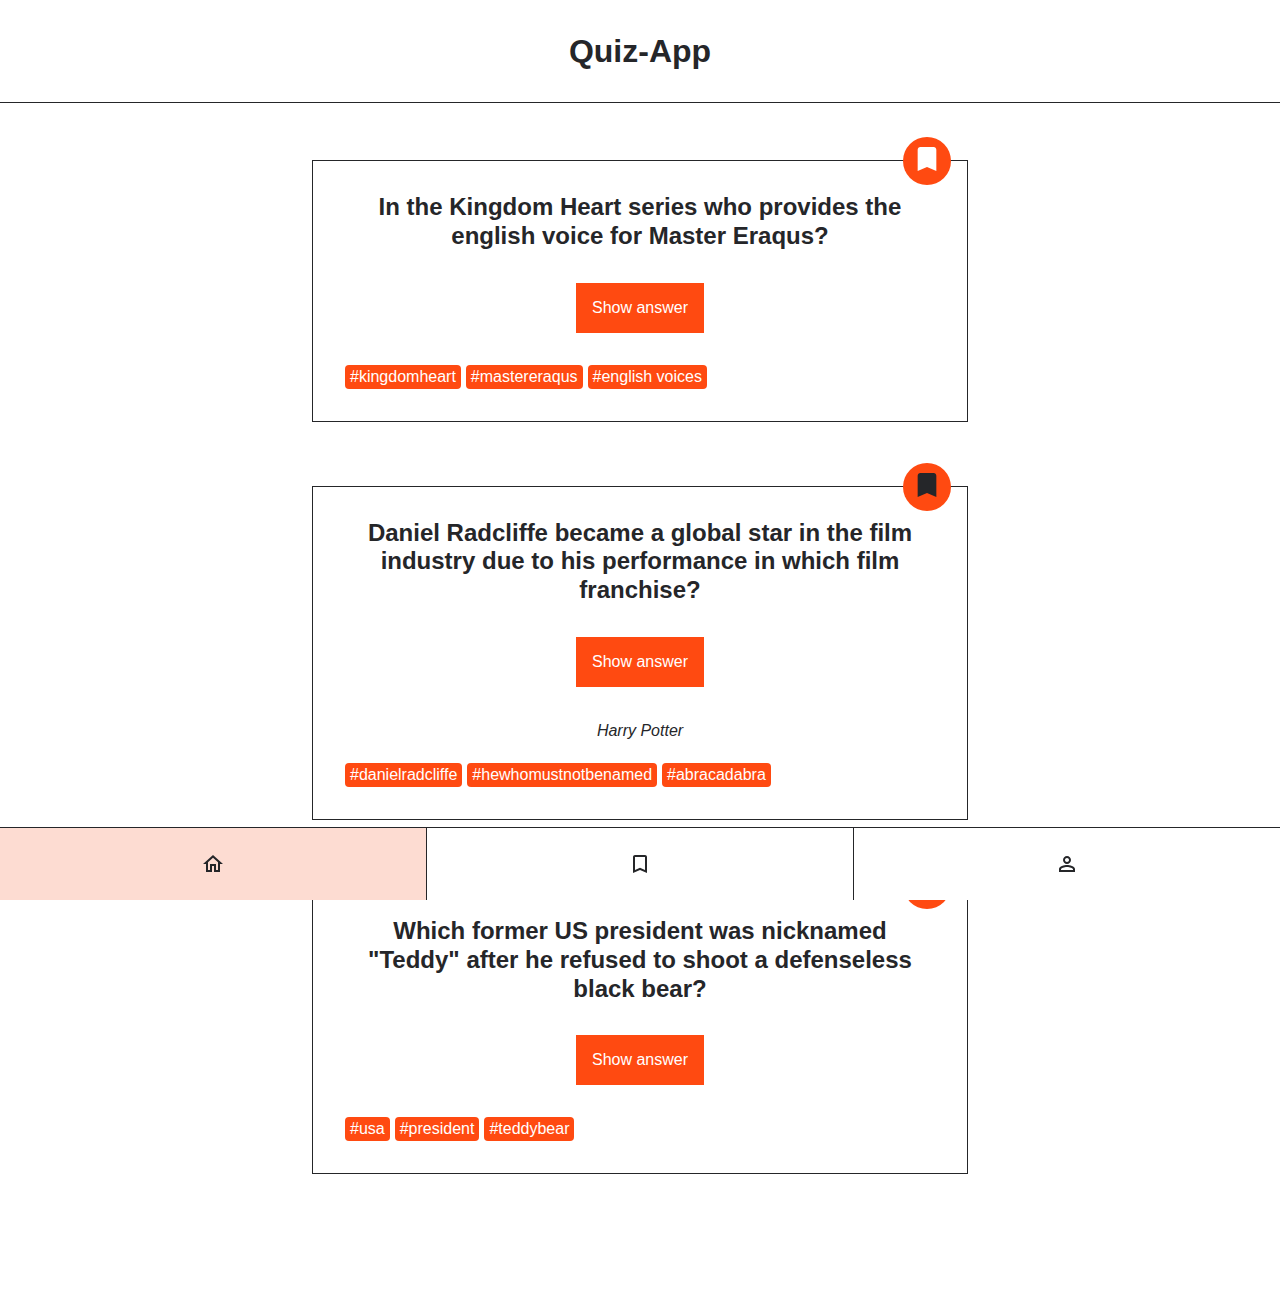
==== index.html @ 9d01eeaa ""initial commit"" ====
<!DOCTYPE html>
<html lang="en">
  <head>
    <meta charset="UTF-8" />
    <meta http-equiv="X-UA-Compatible" content="IE=edge" />
    <meta name="viewport" content="width=device-width, initial-scale=1.0" />
    <title>Quiz-App</title>
    <link rel="stylesheet" href="./styles.css" />
  </head>
  <body>
    <header class="header">
      <h1 class="header__title">Quiz-App</h1>
    </header>
    <main>
      <ul class="card-list">
        <!--
                FIRST CARD
              -->
        <li class="card-list__item">
          <article class="card">
            <h2 class="card__question">
              In the Kingdom Heart series who provides the english voice for
              Master Eraqus?
            </h2>
            <button class="card__button-answer" type="button">
              Show answer
            </button>
            <p class="card__answer">Mark Hamill</p>
            <ul class="card__tag-list">
              <li class="card__tag-list-item">#kingdomheart</li>
              <li class="card__tag-list-item">#mastereraqus</li>
              <li class="card__tag-list-item">#english voices</li>
            </ul>
            <div class="card__button-bookmark">
              <button class="bookmark" aria-label="bookmark" type="button">
                <svg
                  class="bookmark__icon"
                  xmlns="http://www.w3.org/2000/svg"
                  viewbox="0 0 24 24"
                >
                  <path
                    d="M17 3H7c-1.1 0-2 .9-2 2v16l7-3 7 3V5c0-1.1-.9-2-2-2z"
                  />
                </svg>
              </button>
            </div>
          </article>
        </li>
        <!--
                SECOND CARD
              -->
        <li class="card-list__item">
          <article class="card">
            <h2 class="card__question">
              Daniel Radcliffe became a global star in the film industry due to
              his performance in which film franchise?
            </h2>
            <button class="card__button-answer" type="button">
              Show answer
            </button>
            <p class="card__answer card__answer--active">Harry Potter</p>
            <ul class="card__tag-list">
              <li class="card__tag-list-item">#danielradcliffe</li>
              <li class="card__tag-list-item">#hewhomustnotbenamed</li>
              <li class="card__tag-list-item">#abracadabra</li>
            </ul>
            <div class="card__button-bookmark">
              <button
                class="bookmark bookmark--active"
                aria-label="bookmark"
                type="button"
              >
                <svg
                  class="bookmark__icon"
                  xmlns="http://www.w3.org/2000/svg"
                  viewbox="0 0 24 24"
                >
                  <path
                    d="M17 3H7c-1.1 0-2 .9-2 2v16l7-3 7 3V5c0-1.1-.9-2-2-2z"
                  />
                </svg>
              </button>
            </div>
          </article>
        </li>
        <!--
                THIRD CARD
              -->
        <li class="card-list__item">
          <article class="card">
            <h2 class="card__question">
              Which former US president was nicknamed &quot;Teddy&quot; after he
              refused to shoot a defenseless black bear?
            </h2>
            <button class="card__button-answer" type="button">
              Show answer
            </button>
            <p class="card__answer">Theodore Roosevelt</p>
            <ul class="card__tag-list">
              <li class="card__tag-list-item">#usa</li>
              <li class="card__tag-list-item">#president</li>
              <li class="card__tag-list-item">#teddybear</li>
            </ul>
            <div class="card__button-bookmark">
              <button class="bookmark" aria-label="bookmark" type="button">
                <svg
                  class="bookmark__icon"
                  xmlns="http://www.w3.org/2000/svg"
                  viewbox="0 0 24 24"
                >
                  <path
                    d="M17 3H7c-1.1 0-2 .9-2 2v16l7-3 7 3V5c0-1.1-.9-2-2-2z"
                  />
                </svg>
              </button>
            </div>
          </article>
        </li>
      </ul>
    </main>

    <nav class="navigation">
      <ul class="navigation__list">
        <li class="navigation__list-item navigation__list-item--active">
          <a
            class="navigation__link"
            href="index.html"
            aria-label="go to home page"
          >
            <svg
              xmlns="http://www.w3.org/2000/svg"
              height="24px"
              viewbox="0 0 24 24"
              width="24px"
            >
              <path
                d="M12 5.69l5 4.5V18h-2v-6H9v6H7v-7.81l5-4.5M12 3L2 12h3v8h6v-6h2v6h6v-8h3L12 3z"
              />
            </svg>
          </a>
        </li>
        <li class="navigation__list-item">
          <a
            class="navigation__link"
            href="bookmarks.html"
            aria-label="go to bookmarks page"
          >
            <svg
              xmlns="http://www.w3.org/2000/svg"
              height="24px"
              viewbox="0 0 24 24"
              width="24px"
            >
              <path
                d="M17 3H7c-1.1 0-2 .9-2 2v16l7-3 7 3V5c0-1.1-.9-2-2-2zm0 15l-5-2.18L7 18V5h10v13z"
              />
            </svg>
          </a>
        </li>
        <li class="navigation__list-item">
          <a
            class="navigation__link"
            href="profile.html"
            aria-label="go to profile page"
          >
            <svg
              xmlns="http://www.w3.org/2000/svg"
              height="24px"
              viewbox="0 0 24 24"
              width="24px"
            >
              <path
                d="M12 6c1.1 0 2 .9 2 2s-.9 2-2 2-2-.9-2-2 .9-2 2-2m0 9c2.7 0 5.8 1.29 6 2v1H6v-.99c.2-.72 3.3-2.01 6-2.01m0-11C9.79 4 8 5.79 8 8s1.79 4 4 4 4-1.79 4-4-1.79-4-4-4zm0 9c-2.67 0-8 1.34-8 4v3h16v-3c0-2.66-5.33-4-8-4z"
              />
            </svg>
          </a>
        </li>
      </ul>
    </nav>
  </body>
</html>
---- styles.css ----
@import "./global.css";

@import "./components/bookmark/bookmark.css";
@import "./components/card-list/card-list.css";
@import "./components/card/card.css";
@import "./components/header/header.css";
@import "./components/navigation/navigation.css";
@import "./components/profile/profile.css";
@import "./components/counter-list/counter-list.css";
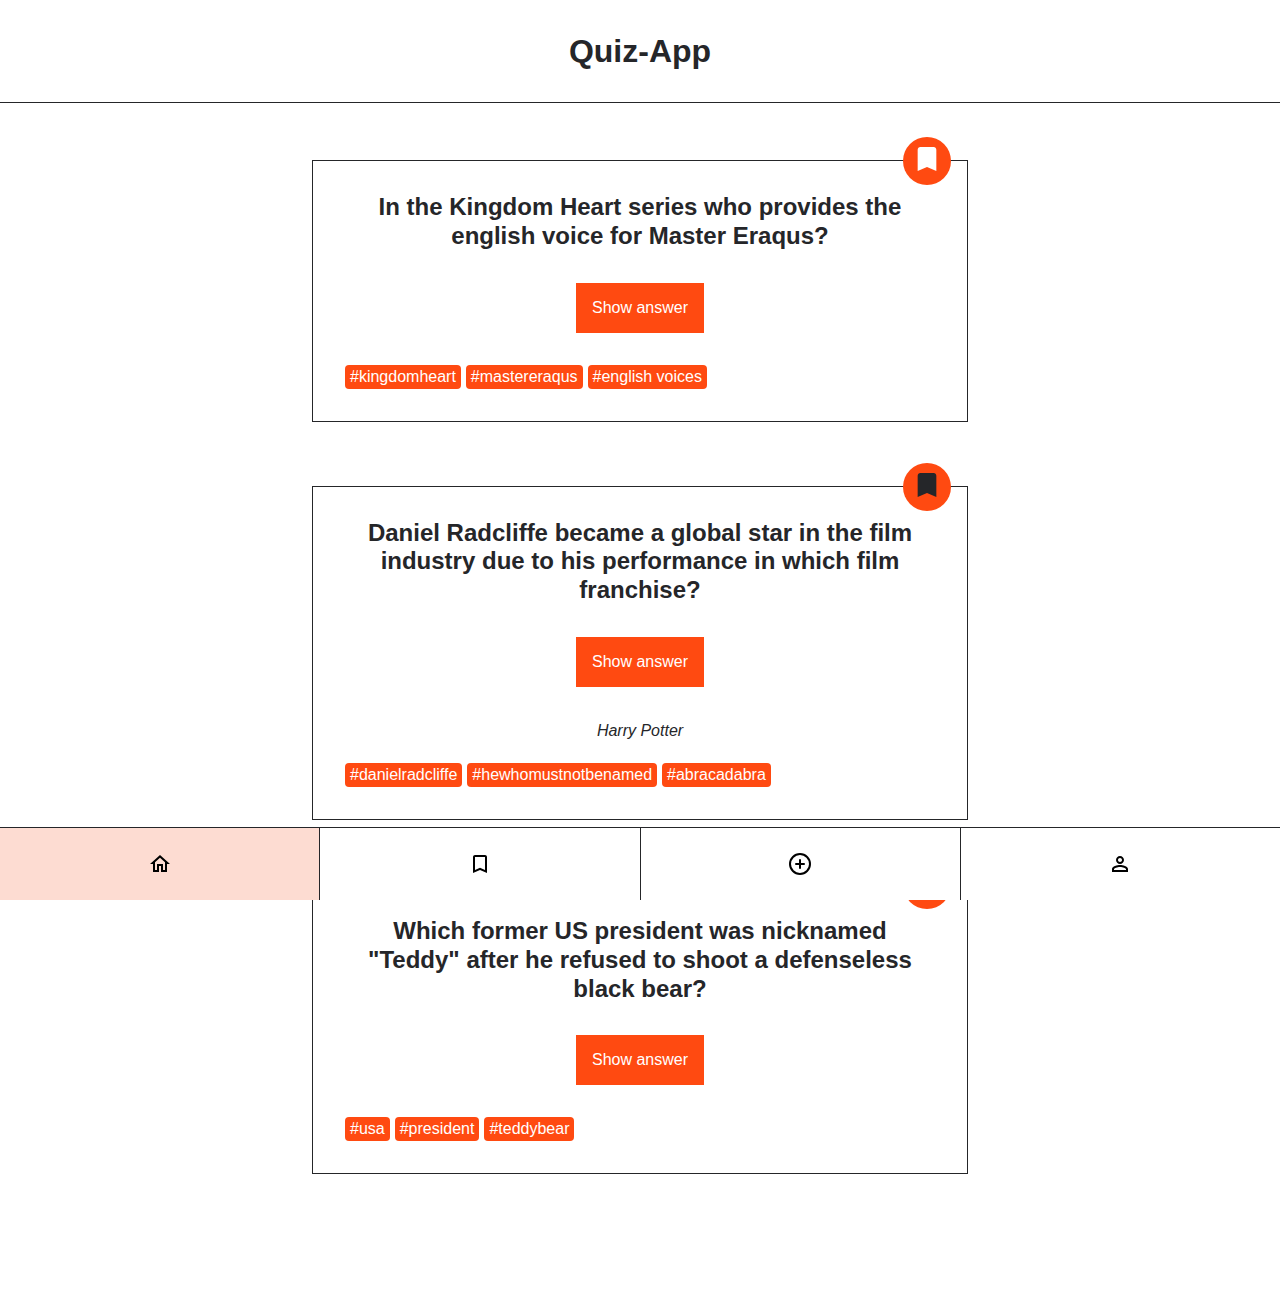
==== commit 38702483: "Add form.html / Add form.html to navigation / Add form.css" ====
--- a/index.html
+++ b/index.html
@@ -6,6 +6,7 @@
     <meta name="viewport" content="width=device-width, initial-scale=1.0" />
     <title>Quiz-App</title>
     <link rel="stylesheet" href="./styles.css" />
+    <script src="./index.js" defer></script>
   </head>
   <body>
     <header class="header">
@@ -22,53 +23,25 @@
               In the Kingdom Heart series who provides the english voice for
               Master Eraqus?
             </h2>
-            <button class="card__button-answer" type="button">
+            <button
+              class="card__button-answer"
+              type="button"
+              data-js="button-answer"
+            >
               Show answer
             </button>
-            <p class="card__answer">Mark Hamill</p>
+            <p class="card__answer" data-js="card-answer">Mark Hamill</p>
             <ul class="card__tag-list">
               <li class="card__tag-list-item">#kingdomheart</li>
               <li class="card__tag-list-item">#mastereraqus</li>
               <li class="card__tag-list-item">#english voices</li>
             </ul>
             <div class="card__button-bookmark">
-              <button class="bookmark" aria-label="bookmark" type="button">
-                <svg
-                  class="bookmark__icon"
-                  xmlns="http://www.w3.org/2000/svg"
-                  viewbox="0 0 24 24"
-                >
-                  <path
-                    d="M17 3H7c-1.1 0-2 .9-2 2v16l7-3 7 3V5c0-1.1-.9-2-2-2z"
-                  />
-                </svg>
-              </button>
-            </div>
-          </article>
-        </li>
-        <!--
-                SECOND CARD
-              -->
-        <li class="card-list__item">
-          <article class="card">
-            <h2 class="card__question">
-              Daniel Radcliffe became a global star in the film industry due to
-              his performance in which film franchise?
-            </h2>
-            <button class="card__button-answer" type="button">
-              Show answer
-            </button>
-            <p class="card__answer card__answer--active">Harry Potter</p>
-            <ul class="card__tag-list">
-              <li class="card__tag-list-item">#danielradcliffe</li>
-              <li class="card__tag-list-item">#hewhomustnotbenamed</li>
-              <li class="card__tag-list-item">#abracadabra</li>
-            </ul>
-            <div class="card__button-bookmark">
               <button
-                class="bookmark bookmark--active"
+                class="bookmark"
                 aria-label="bookmark"
                 type="button"
+                data-js="button-bookmark"
               >
                 <svg
                   class="bookmark__icon"
@@ -84,25 +57,36 @@
           </article>
         </li>
         <!--
-                THIRD CARD
+                SECOND CARD
               -->
         <li class="card-list__item">
           <article class="card">
             <h2 class="card__question">
-              Which former US president was nicknamed &quot;Teddy&quot; after he
-              refused to shoot a defenseless black bear?
+              Daniel Radcliffe became a global star in the film industry due to
+              his performance in which film franchise?
             </h2>
-            <button class="card__button-answer" type="button">
+            <button
+              class="card__button-answer"
+              type="button"
+              data-js="button-answer"
+            >
               Show answer
             </button>
-            <p class="card__answer">Theodore Roosevelt</p>
+            <p class="card__answer card__answer--active" data-js="card-answer">
+              Harry Potter
+            </p>
             <ul class="card__tag-list">
-              <li class="card__tag-list-item">#usa</li>
-              <li class="card__tag-list-item">#president</li>
-              <li class="card__tag-list-item">#teddybear</li>
+              <li class="card__tag-list-item">#danielradcliffe</li>
+              <li class="card__tag-list-item">#hewhomustnotbenamed</li>
+              <li class="card__tag-list-item">#abracadabra</li>
             </ul>
             <div class="card__button-bookmark">
-              <button class="bookmark" aria-label="bookmark" type="button">
+              <button
+                class="bookmark bookmark--active"
+                aria-label="bookmark"
+                type="button"
+                data-js="button-bookmark"
+              >
                 <svg
                   class="bookmark__icon"
                   xmlns="http://www.w3.org/2000/svg"
@@ -116,11 +100,53 @@
             </div>
           </article>
         </li>
+        <!--
+                THIRD CARD
+              -->
+        <li class="card-list__item">
+          <article class="card">
+            <h2 class="card__question">
+              Which former US president was nicknamed &quot;Teddy&quot; after he
+              refused to shoot a defenseless black bear?
+            </h2>
+            <button
+              class="card__button-answer"
+              type="button"
+              data-js="button-answer"
+            >
+              Show answer
+            </button>
+            <p class="card__answer">Theodore Roosevelt</p>
+            <ul class="card__tag-list">
+              <li class="card__tag-list-item">#usa</li>
+              <li class="card__tag-list-item">#president</li>
+              <li class="card__tag-list-item">#teddybear</li>
+            </ul>
+            <div class="card__button-bookmark">
+              <button
+                class="bookmark"
+                aria-label="bookmark"
+                type="button"
+                data-js="button-bookmark"
+              >
+                <svg
+                  class="bookmark__icon"
+                  xmlns="http://www.w3.org/2000/svg"
+                  viewbox="0 0 24 24"
+                >
+                  <path
+                    d="M17 3H7c-1.1 0-2 .9-2 2v16l7-3 7 3V5c0-1.1-.9-2-2-2z"
+                  />
+                </svg>
+              </button>
+            </div>
+          </article>
+        </li>
       </ul>
     </main>
 
     <nav class="navigation">
-      <ul class="navigation__list">
+      <ul class="navigation__list" data-js="navigation-list">
         <li class="navigation__list-item navigation__list-item--active">
           <a
             class="navigation__link"
@@ -154,6 +180,30 @@
               <path
                 d="M17 3H7c-1.1 0-2 .9-2 2v16l7-3 7 3V5c0-1.1-.9-2-2-2zm0 15l-5-2.18L7 18V5h10v13z"
               />
+            </svg>
+          </a>
+        </li>
+        <li class="navigation__list-item">
+          <a
+            class="navigation__link"
+            href="form.html"
+            aria-label="go to form page"
+          >
+            <svg
+              xmlns="http://www.w3.org/2000/svg"
+              width="24"
+              height="24"
+              viewBox="0 0 24 24"
+              fill="none"
+              stroke="black"
+              stroke-width="2"
+              stroke-linecap="round"
+              stroke-linejoin="round"
+              class="lucide lucide-circle-plus"
+            >
+              <circle cx="12" cy="12" r="10" />
+              <path d="M8 12h8" />
+              <path d="M12 8v8" />
             </svg>
           </a>
         </li>
--- a/styles.css
+++ b/styles.css
@@ -7,3 +7,4 @@
 @import "./components/navigation/navigation.css";
 @import "./components/profile/profile.css";
 @import "./components/counter-list/counter-list.css";
+@import "./components/form/form.css";
